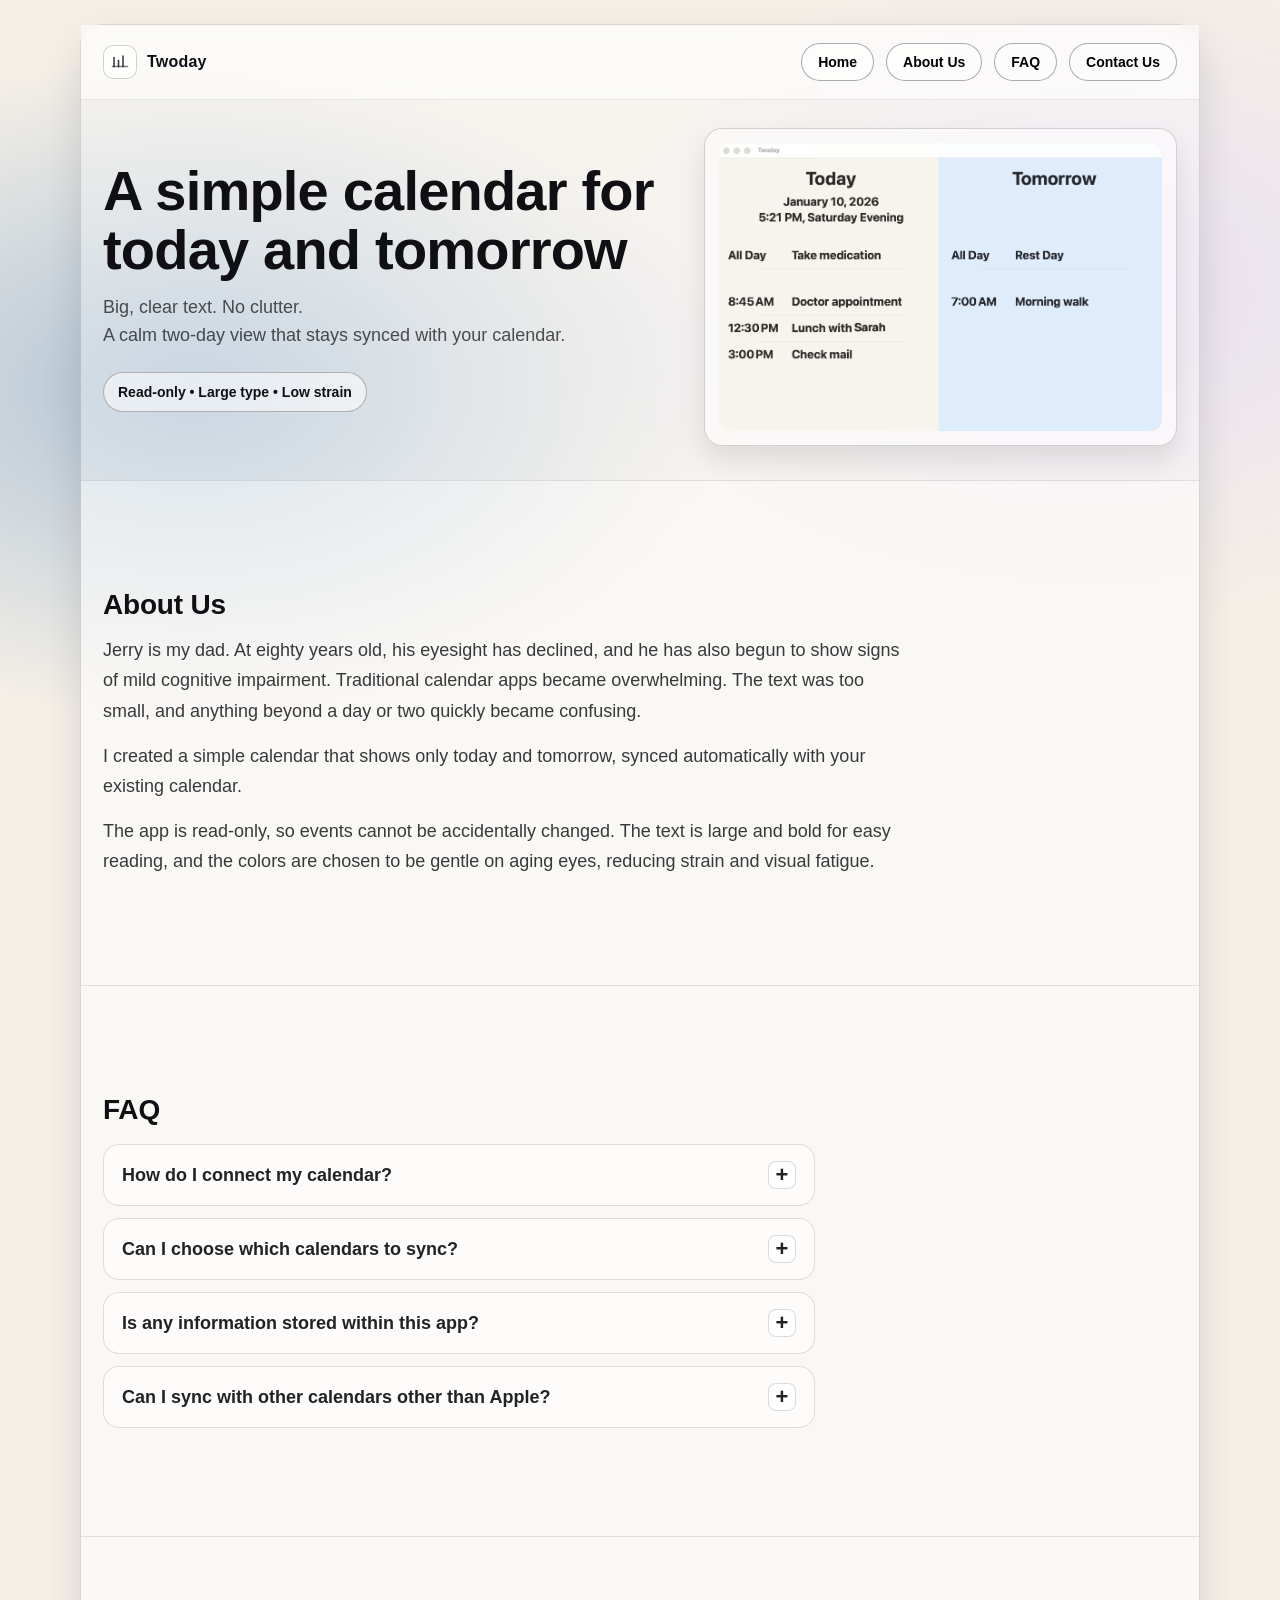
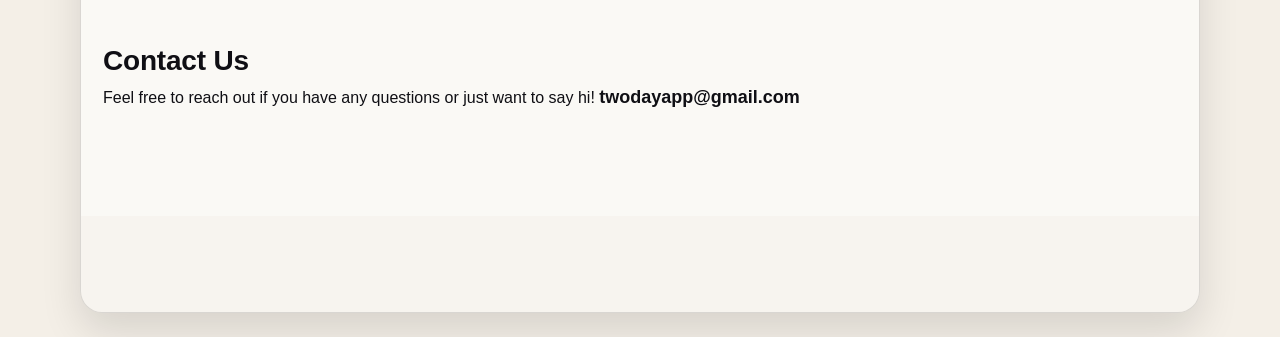
==== index.html @ c9f50306 "init commit" ====
<!DOCTYPE html>
<html lang="en">
  <head>
    <meta charset="utf-8" />
    <meta name="viewport" content="width=device-width, initial-scale=1" />
    <title>Twoday</title>
    <style>
      :root {
        --ink: #0f0f14;
        --muted-ink: rgba(15, 15, 20, 0.72);
        --card-border: rgba(15, 15, 20, 0.28);
        --card-shadow: 0 18px 40px rgba(0, 0, 0, 0.12);
        --pill-bg: rgba(255, 255, 255, 0.55);
        --pill-border: rgba(15, 15, 20, 0.35);
        --radius: 22px;
      }

      * {
        box-sizing: border-box;
      }

      html {
        scroll-behavior: smooth;
      }

      body {
        margin: 0;
        font-family: -apple-system, BlinkMacSystemFont, 'SF Pro Text',
          'SF Pro Display', 'Segoe UI', Roboto, Helvetica, Arial, sans-serif;
        color: var(--ink);
        background: radial-gradient(
            900px 550px at 15% 20%,
            rgba(47, 111, 175, 0.35),
            rgba(47, 111, 175, 0) 60%
          ),
          radial-gradient(
            900px 550px at 85% 15%,
            rgba(231, 223, 243, 0.9),
            rgba(231, 223, 243, 0) 60%
          ),
          linear-gradient(180deg, #f4efe7, #f4efe7);

        min-height: 100vh;
      }

      a {
        color: inherit;
      }

      .frame {
        width: min(1120px, calc(100% - 40px));
        margin: 24px auto;
        border-radius: var(--radius);
        border: 1px solid rgba(0, 0, 0, 0.12);
        background: rgba(255, 255, 255, 0.32);
        box-shadow: var(--card-shadow);
        overflow: visible;
      }

      header {
        position: sticky;
        top: 0;
        z-index: 50;
        display: flex;
        align-items: center;
        justify-content: space-between;
        padding: 18px 22px;
        background: rgba(255, 255, 255, 0.55);
        backdrop-filter: blur(10px);
        -webkit-backdrop-filter: blur(10px);
        border-bottom: 1px solid rgba(0, 0, 0, 0.08);
      }

      .brand {
        display: flex;
        align-items: center;
        gap: 10px;
        font-weight: 700;
        letter-spacing: 0.2px;
      }

      .logo {
        width: 34px;
        height: 34px;
        border-radius: 10px;
        background: rgba(255, 255, 255, 0.7);
        border: 1px solid rgba(0, 0, 0, 0.18);
        display: grid;
        place-items: center;
      }

      .logo svg {
        display: block;
      }

      nav {
        display: flex;
        gap: 12px;
        flex-wrap: wrap;
        justify-content: flex-end;
      }

      .pill {
        appearance: none;
        border: 1px solid var(--pill-border);
        background: var(--pill-bg);
        padding: 10px 16px;
        border-radius: 999px;
        font-size: 14px;
        font-weight: 600;
        cursor: pointer;
        transition: transform 120ms ease, background 120ms ease;
      }

      .pill:hover {
        transform: translateY(-1px);
      }

      .hero {
        padding: 28px 22px 34px;
        display: grid;
        grid-template-columns: 1.1fr 0.9fr;
        gap: 22px;
        align-items: center;
      }

      h1 {
        margin: 0;
        font-size: clamp(34px, 4.6vw, 56px);
        line-height: 1.05;
        letter-spacing: -0.8px;
      }

      .lede {
        margin: 14px 0 0;
        font-size: 18px;
        line-height: 1.55;
        color: var(--muted-ink);
        max-width: 56ch;
      }

      .cta-row {
        margin-top: 22px;
        display: flex;
        gap: 12px;
        flex-wrap: wrap;
        align-items: center;
      }

      .badge {
        display: inline-flex;
        align-items: center;
        gap: 10px;
        padding: 11px 14px;
        border-radius: 999px;
        border: 1px solid var(--card-border);
        background: rgba(255, 255, 255, 0.55);
        font-weight: 700;
        font-size: 14px;
      }

      .mock {
        position: relative;
        border-radius: 18px;
        border: 1px solid rgba(0, 0, 0, 0.16);
        background: rgba(255, 255, 255, 0.5);
        padding: 14px;
        box-shadow: 0 14px 28px rgba(0, 0, 0, 0.1);
      }

      .mock img {
        width: 100%;
        height: auto;
        display: block;
        border-radius: 12px;
      }

      .section {
        padding: 108px 22px;
        background: rgba(255, 255, 255, 0.34);
        border-top: 1px solid rgba(0, 0, 0, 0.1);
      }

      .section h2 {
        margin: 0;
        font-size: 28px;
        letter-spacing: -0.2px;
      }

      .section p {
        margin: 14px 0 0;
        font-size: 18px;
        line-height: 1.7;
        color: rgba(15, 15, 20, 0.82);
        max-width: 80ch;
      }

      #about,
      #faq,
      #contact {
        scroll-margin-top: 92px;
      }

      .footer {
        padding: 108px 22px;
        background: rgba(255, 255, 255, 0.38);
        border-top: 1px solid rgba(0, 0, 0, 0.1);
        display: grid;
        gap: 10px;
        margin-bottom: 96px;
      }

      .footer strong {
        font-size: 28px;
        letter-spacing: -0.2px;
      }

      .email {
        font-weight: 700;
        font-size: 18px;
      }

      .faq {
        margin-top: 18px;
        display: grid;
        gap: 12px;
        max-width: 80ch;
      }

      .faq-item {
        border: 1px solid rgba(0, 0, 0, 0.12);
        border-radius: 16px;
        background: rgba(255, 255, 255, 0.55);
        overflow: hidden;
      }

      .faq-item summary {
        list-style: none;
        cursor: pointer;
        padding: 16px 18px;
        display: flex;
        align-items: center;
        justify-content: space-between;
        gap: 16px;
        font-size: 18px;
        font-weight: 650;
        color: rgba(15, 15, 20, 0.92);
      }

      .faq-item summary::-webkit-details-marker {
        display: none;
      }

      .faq-item .plus {
        font-size: 22px;
        line-height: 1;
        width: 28px;
        height: 28px;
        display: grid;
        place-items: center;
        border-radius: 8px;
        border: 1px solid rgba(0, 0, 0, 0.14);
        background: rgba(255, 255, 255, 0.65);
        flex: 0 0 auto;
      }

      .faq-item[open] .plus {
        content: '×';
      }

      .faq-item[open] .plus::before {
        content: '×';
      }

      .faq-item[open] .plus {
        font-size: 24px;
      }

      .faq-item[open] summary .plus {
        color: rgba(15, 15, 20, 0.92);
      }

      .faq-item .answer {
        padding: 0 18px 18px;
        font-size: 18px;
        line-height: 1.7;
        color: rgba(15, 15, 20, 0.82);
      }

      .faq-item:not([open]) .plus::before {
        content: '+';
      }

      /* Responsive */
      @media (max-width: 920px) {
        .hero {
          grid-template-columns: 1fr;
        }
        nav {
          justify-content: flex-start;
        }
      }
    </style>
  </head>

  <body>
    <main class="frame" id="top">
      <header>
        <div class="brand" aria-label="Twoday">
          <div class="logo" aria-hidden="true">
            <svg
              width="18"
              height="18"
              viewBox="0 0 24 24"
              fill="none"
              xmlns="http://www.w3.org/2000/svg"
            >
              <path
                d="M4 18V6"
                stroke="rgba(15,15,20,0.85)"
                stroke-width="2"
                stroke-linecap="round"
              />
              <path
                d="M10 18V10"
                stroke="rgba(15,15,20,0.85)"
                stroke-width="2"
                stroke-linecap="round"
              />
              <path
                d="M16 18V4"
                stroke="rgba(15,15,20,0.85)"
                stroke-width="2"
                stroke-linecap="round"
              />
              <path
                d="M22 18H2"
                stroke="rgba(15,15,20,0.55)"
                stroke-width="2"
                stroke-linecap="round"
              />
            </svg>
          </div>
          <span>Twoday</span>
        </div>

        <nav aria-label="Primary">
          <button class="pill" type="button" data-scroll="#top">Home</button>
          <button class="pill" type="button" data-scroll="#about">
            About Us
          </button>
          <button class="pill" type="button" data-scroll="#faq">FAQ</button>
          <button class="pill" type="button" data-scroll="#contact">
            Contact Us
          </button>
        </nav>
      </header>

      <section class="hero" aria-label="Hero">
        <div>
          <h1>A simple calendar for today and tomorrow</h1>
          <p class="lede">
            Big, clear text. No clutter.<br />A calm two-day view that stays
            synced with your calendar.
          </p>
          <div class="cta-row">
            <span class="badge">Read-only • Large type • Low strain</span>
          </div>
        </div>

        <div class="mock" aria-label="App screenshot">
          <img
            src="twoday.png"
            alt="Twoday app screenshot showing today and tomorrow side by side"
          />
        </div>
      </section>

      <section class="section" id="about" aria-label="About">
        <h2>About Us</h2>
        <p>
          Jerry is my dad. At eighty years old, his eyesight has declined, and
          he has also begun to show signs of mild cognitive impairment.
          Traditional calendar apps became overwhelming. The text was too small,
          and anything beyond a day or two quickly became confusing.
        </p>
        <p>
          I created a simple calendar that shows only today and tomorrow, synced
          automatically with your existing calendar.
        </p>
        <p>
          The app is read-only, so events cannot be accidentally changed. The
          text is large and bold for easy reading, and the colors are chosen to
          be gentle on aging eyes, reducing strain and visual fatigue.
        </p>
      </section>

      <section class="section" id="faq" aria-label="FAQ">
        <h2>FAQ</h2>

        <div class="faq">
          <details class="faq-item">
            <summary>
              <span>How do I connect my calendar?</span>
              <span class="plus" aria-hidden="true"></span>
            </summary>
            <div class="answer">
              The first time you launch Twoday, it will ask for permission to
              access your calendar. Twoday is read-only, so it will never write
              anything back to your calendar. There is no risk of accidentally
              moving, editing, or deleting an event.
            </div>
          </details>

          <details class="faq-item">
            <summary>
              <span>Can I choose which calendars to sync?</span>
              <span class="plus" aria-hidden="true"></span>
            </summary>
            <div class="answer">
              Yes. In the <strong>Twoday → Settings</strong> menu, you can
              select which calendars to show. It is placed in Settings so it is
              less likely to be changed by accident.
            </div>
          </details>

          <details class="faq-item">
            <summary>
              <span>Is any information stored within this app?</span>
              <span class="plus" aria-hidden="true"></span>
            </summary>
            <div class="answer">
              No. You continue to use Apple Calendar to create and edit events.
              Twoday simply presents today and tomorrow in a cleaner,
              easier-to-read view.
            </div>
          </details>

          <details class="faq-item">
            <summary>
              <span>Can I sync with other calendars other than Apple?</span>
              <span class="plus" aria-hidden="true"></span>
            </summary>
            <div class="answer">
              Yes, indirectly. Twoday does not connect to Google Calendar or
              Outlook on its own, but Apple Calendar can subscribe to those
              calendars. Once they appear in Apple Calendar, Twoday can display
              them.
            </div>
          </details>
        </div>
      </section>

      <section class="footer" id="contact" aria-label="Contact">
        <strong>Contact Us</strong>
        <div>
          Feel free to reach out if you have any questions or just want to say
          hi!
          <span class="email">twodayapp@gmail.com</span>
        </div>
      </section>
    </main>

    <script>
      (function () {
        const buttons = document.querySelectorAll('[data-scroll]');
        buttons.forEach((btn) => {
          btn.addEventListener('click', () => {
            const target = btn.getAttribute('data-scroll');
            const el = target ? document.querySelector(target) : null;
            if (!el) return;
            el.scrollIntoView({ behavior: 'smooth', block: 'start' });
          });
        });
      })();
    </script>
  </body>
</html>
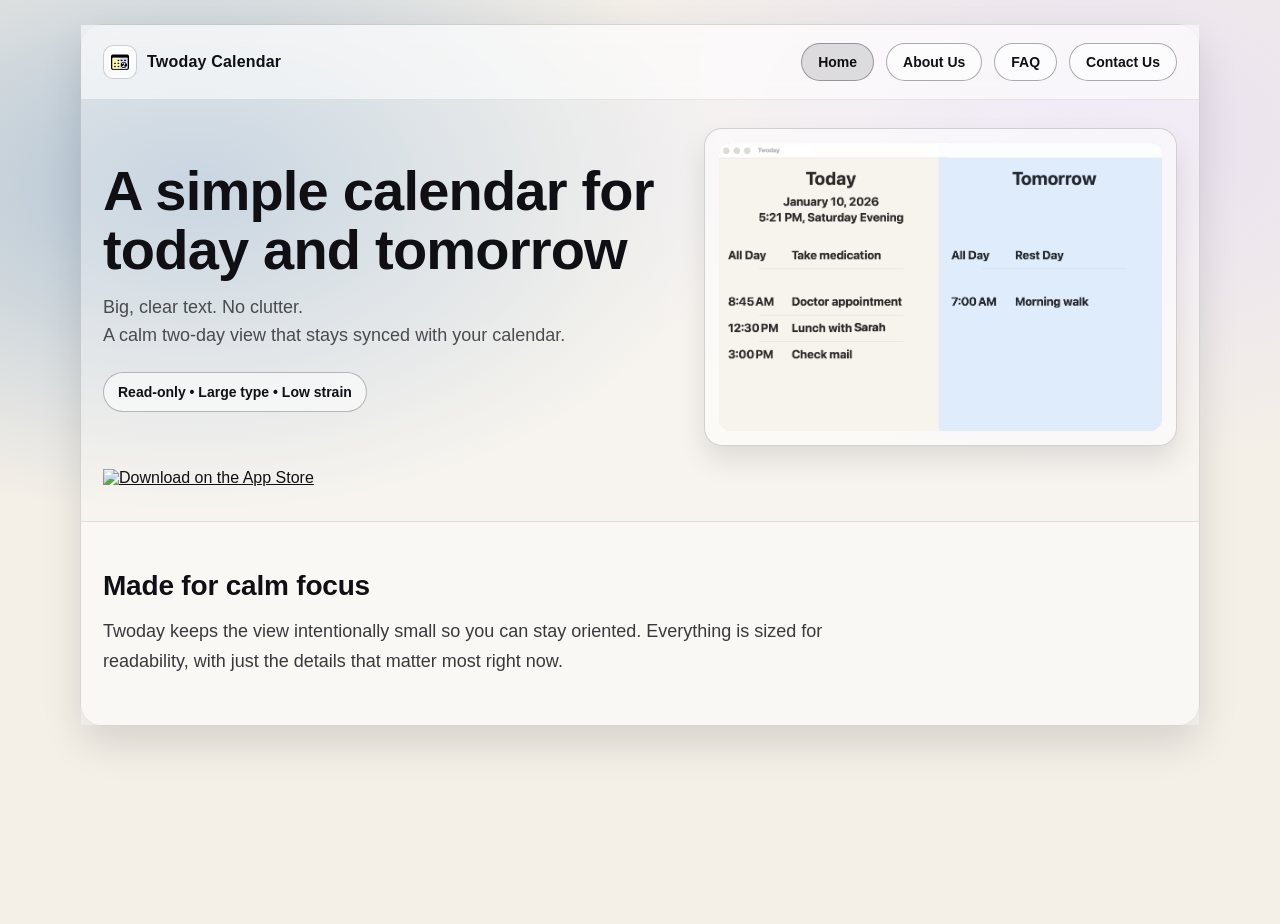
==== commit 08caa367: "updated logo.  added appstore badge" ====
--- a/index.html
+++ b/index.html
@@ -1,358 +1,27 @@
-<!DOCTYPE html>
+<!doctype html>
 <html lang="en">
   <head>
     <meta charset="utf-8" />
     <meta name="viewport" content="width=device-width, initial-scale=1" />
-    <title>Twoday</title>
-    <style>
-      :root {
-        --ink: #0f0f14;
-        --muted-ink: rgba(15, 15, 20, 0.72);
-        --card-border: rgba(15, 15, 20, 0.28);
-        --card-shadow: 0 18px 40px rgba(0, 0, 0, 0.12);
-        --pill-bg: rgba(255, 255, 255, 0.55);
-        --pill-border: rgba(15, 15, 20, 0.35);
-        --radius: 22px;
-      }
-
-      * {
-        box-sizing: border-box;
-      }
-
-      html {
-        scroll-behavior: smooth;
-      }
-
-      body {
-        margin: 0;
-        font-family: -apple-system, BlinkMacSystemFont, 'SF Pro Text',
-          'SF Pro Display', 'Segoe UI', Roboto, Helvetica, Arial, sans-serif;
-        color: var(--ink);
-        background: radial-gradient(
-            900px 550px at 15% 20%,
-            rgba(47, 111, 175, 0.35),
-            rgba(47, 111, 175, 0) 60%
-          ),
-          radial-gradient(
-            900px 550px at 85% 15%,
-            rgba(231, 223, 243, 0.9),
-            rgba(231, 223, 243, 0) 60%
-          ),
-          linear-gradient(180deg, #f4efe7, #f4efe7);
-
-        min-height: 100vh;
-      }
-
-      a {
-        color: inherit;
-      }
-
-      .frame {
-        width: min(1120px, calc(100% - 40px));
-        margin: 24px auto;
-        border-radius: var(--radius);
-        border: 1px solid rgba(0, 0, 0, 0.12);
-        background: rgba(255, 255, 255, 0.32);
-        box-shadow: var(--card-shadow);
-        overflow: visible;
-      }
-
-      header {
-        position: sticky;
-        top: 0;
-        z-index: 50;
-        display: flex;
-        align-items: center;
-        justify-content: space-between;
-        padding: 18px 22px;
-        background: rgba(255, 255, 255, 0.55);
-        backdrop-filter: blur(10px);
-        -webkit-backdrop-filter: blur(10px);
-        border-bottom: 1px solid rgba(0, 0, 0, 0.08);
-      }
-
-      .brand {
-        display: flex;
-        align-items: center;
-        gap: 10px;
-        font-weight: 700;
-        letter-spacing: 0.2px;
-      }
-
-      .logo {
-        width: 34px;
-        height: 34px;
-        border-radius: 10px;
-        background: rgba(255, 255, 255, 0.7);
-        border: 1px solid rgba(0, 0, 0, 0.18);
-        display: grid;
-        place-items: center;
-      }
-
-      .logo svg {
-        display: block;
-      }
-
-      nav {
-        display: flex;
-        gap: 12px;
-        flex-wrap: wrap;
-        justify-content: flex-end;
-      }
-
-      .pill {
-        appearance: none;
-        border: 1px solid var(--pill-border);
-        background: var(--pill-bg);
-        padding: 10px 16px;
-        border-radius: 999px;
-        font-size: 14px;
-        font-weight: 600;
-        cursor: pointer;
-        transition: transform 120ms ease, background 120ms ease;
-      }
-
-      .pill:hover {
-        transform: translateY(-1px);
-      }
-
-      .hero {
-        padding: 28px 22px 34px;
-        display: grid;
-        grid-template-columns: 1.1fr 0.9fr;
-        gap: 22px;
-        align-items: center;
-      }
-
-      h1 {
-        margin: 0;
-        font-size: clamp(34px, 4.6vw, 56px);
-        line-height: 1.05;
-        letter-spacing: -0.8px;
-      }
-
-      .lede {
-        margin: 14px 0 0;
-        font-size: 18px;
-        line-height: 1.55;
-        color: var(--muted-ink);
-        max-width: 56ch;
-      }
-
-      .cta-row {
-        margin-top: 22px;
-        display: flex;
-        gap: 12px;
-        flex-wrap: wrap;
-        align-items: center;
-      }
-
-      .badge {
-        display: inline-flex;
-        align-items: center;
-        gap: 10px;
-        padding: 11px 14px;
-        border-radius: 999px;
-        border: 1px solid var(--card-border);
-        background: rgba(255, 255, 255, 0.55);
-        font-weight: 700;
-        font-size: 14px;
-      }
-
-      .mock {
-        position: relative;
-        border-radius: 18px;
-        border: 1px solid rgba(0, 0, 0, 0.16);
-        background: rgba(255, 255, 255, 0.5);
-        padding: 14px;
-        box-shadow: 0 14px 28px rgba(0, 0, 0, 0.1);
-      }
-
-      .mock img {
-        width: 100%;
-        height: auto;
-        display: block;
-        border-radius: 12px;
-      }
-
-      .section {
-        padding: 108px 22px;
-        background: rgba(255, 255, 255, 0.34);
-        border-top: 1px solid rgba(0, 0, 0, 0.1);
-      }
-
-      .section h2 {
-        margin: 0;
-        font-size: 28px;
-        letter-spacing: -0.2px;
-      }
-
-      .section p {
-        margin: 14px 0 0;
-        font-size: 18px;
-        line-height: 1.7;
-        color: rgba(15, 15, 20, 0.82);
-        max-width: 80ch;
-      }
-
-      #about,
-      #faq,
-      #contact {
-        scroll-margin-top: 92px;
-      }
-
-      .footer {
-        padding: 108px 22px;
-        background: rgba(255, 255, 255, 0.38);
-        border-top: 1px solid rgba(0, 0, 0, 0.1);
-        display: grid;
-        gap: 10px;
-        margin-bottom: 96px;
-      }
-
-      .footer strong {
-        font-size: 28px;
-        letter-spacing: -0.2px;
-      }
-
-      .email {
-        font-weight: 700;
-        font-size: 18px;
-      }
-
-      .faq {
-        margin-top: 18px;
-        display: grid;
-        gap: 12px;
-        max-width: 80ch;
-      }
-
-      .faq-item {
-        border: 1px solid rgba(0, 0, 0, 0.12);
-        border-radius: 16px;
-        background: rgba(255, 255, 255, 0.55);
-        overflow: hidden;
-      }
-
-      .faq-item summary {
-        list-style: none;
-        cursor: pointer;
-        padding: 16px 18px;
-        display: flex;
-        align-items: center;
-        justify-content: space-between;
-        gap: 16px;
-        font-size: 18px;
-        font-weight: 650;
-        color: rgba(15, 15, 20, 0.92);
-      }
-
-      .faq-item summary::-webkit-details-marker {
-        display: none;
-      }
-
-      .faq-item .plus {
-        font-size: 22px;
-        line-height: 1;
-        width: 28px;
-        height: 28px;
-        display: grid;
-        place-items: center;
-        border-radius: 8px;
-        border: 1px solid rgba(0, 0, 0, 0.14);
-        background: rgba(255, 255, 255, 0.65);
-        flex: 0 0 auto;
-      }
-
-      .faq-item[open] .plus {
-        content: '×';
-      }
-
-      .faq-item[open] .plus::before {
-        content: '×';
-      }
-
-      .faq-item[open] .plus {
-        font-size: 24px;
-      }
-
-      .faq-item[open] summary .plus {
-        color: rgba(15, 15, 20, 0.92);
-      }
-
-      .faq-item .answer {
-        padding: 0 18px 18px;
-        font-size: 18px;
-        line-height: 1.7;
-        color: rgba(15, 15, 20, 0.82);
-      }
-
-      .faq-item:not([open]) .plus::before {
-        content: '+';
-      }
-
-      /* Responsive */
-      @media (max-width: 920px) {
-        .hero {
-          grid-template-columns: 1fr;
-        }
-        nav {
-          justify-content: flex-start;
-        }
-      }
-    </style>
+    <title>Twoday Calendar</title>
+    <link rel="stylesheet" href="styles.css" />
   </head>
 
   <body>
-    <main class="frame" id="top">
+    <main class="frame">
       <header>
         <div class="brand" aria-label="Twoday">
           <div class="logo" aria-hidden="true">
-            <svg
-              width="18"
-              height="18"
-              viewBox="0 0 24 24"
-              fill="none"
-              xmlns="http://www.w3.org/2000/svg"
-            >
-              <path
-                d="M4 18V6"
-                stroke="rgba(15,15,20,0.85)"
-                stroke-width="2"
-                stroke-linecap="round"
-              />
-              <path
-                d="M10 18V10"
-                stroke="rgba(15,15,20,0.85)"
-                stroke-width="2"
-                stroke-linecap="round"
-              />
-              <path
-                d="M16 18V4"
-                stroke="rgba(15,15,20,0.85)"
-                stroke-width="2"
-                stroke-linecap="round"
-              />
-              <path
-                d="M22 18H2"
-                stroke="rgba(15,15,20,0.55)"
-                stroke-width="2"
-                stroke-linecap="round"
-              />
-            </svg>
+            <img src="logo32.png" alt="" width="18" height="18" />
           </div>
-          <span>Twoday</span>
+          <span>Twoday Calendar</span>
         </div>
 
         <nav aria-label="Primary">
-          <button class="pill" type="button" data-scroll="#top">Home</button>
-          <button class="pill" type="button" data-scroll="#about">
-            About Us
-          </button>
-          <button class="pill" type="button" data-scroll="#faq">FAQ</button>
-          <button class="pill" type="button" data-scroll="#contact">
-            Contact Us
-          </button>
+          <a class="pill is-active" href="index.html">Home</a>
+          <a class="pill" href="about.html">About Us</a>
+          <a class="pill" href="faq.html">FAQ</a>
+          <a class="pill" href="contact.html">Contact Us</a>
         </nav>
       </header>
 
@@ -374,105 +43,34 @@
             alt="Twoday app screenshot showing today and tomorrow side by side"
           />
         </div>
+
+        <a
+          href="https://apps.apple.com/us/app/twoday-calendar/id6760854827?mt=12&itscg=30200&itsct=apps_box_badge&mttnsubad=6760854827"
+          style="display: inline-block"
+        >
+          <img
+            src="https://toolbox.marketingtools.apple.com/api/v2/badges/download-on-the-app-store/black/en-us?releaseDate=1774396800"
+            alt="Download on the App Store"
+            style="
+              /* width: 246px;
+              height: 82px; */
+              width: 184px;
+              height: 61px;
+              vertical-align: middle;
+              object-fit: contain;
+            "
+          />
+        </a>
       </section>
 
-      <section class="section" id="about" aria-label="About">
-        <h2>About Us</h2>
+      <section class="section" aria-label="Made for calm focus">
+        <h2>Made for calm focus</h2>
         <p>
-          Jerry is my dad. At eighty years old, his eyesight has declined, and
-          he has also begun to show signs of mild cognitive impairment.
-          Traditional calendar apps became overwhelming. The text was too small,
-          and anything beyond a day or two quickly became confusing.
-        </p>
-        <p>
-          I created a simple calendar that shows only today and tomorrow, synced
-          automatically with your existing calendar.
-        </p>
-        <p>
-          The app is read-only, so events cannot be accidentally changed. The
-          text is large and bold for easy reading, and the colors are chosen to
-          be gentle on aging eyes, reducing strain and visual fatigue.
+          Twoday keeps the view intentionally small so you can stay oriented.
+          Everything is sized for readability, with just the details that matter
+          most right now.
         </p>
       </section>
-
-      <section class="section" id="faq" aria-label="FAQ">
-        <h2>FAQ</h2>
-
-        <div class="faq">
-          <details class="faq-item">
-            <summary>
-              <span>How do I connect my calendar?</span>
-              <span class="plus" aria-hidden="true"></span>
-            </summary>
-            <div class="answer">
-              The first time you launch Twoday, it will ask for permission to
-              access your calendar. Twoday is read-only, so it will never write
-              anything back to your calendar. There is no risk of accidentally
-              moving, editing, or deleting an event.
-            </div>
-          </details>
-
-          <details class="faq-item">
-            <summary>
-              <span>Can I choose which calendars to sync?</span>
-              <span class="plus" aria-hidden="true"></span>
-            </summary>
-            <div class="answer">
-              Yes. In the <strong>Twoday → Settings</strong> menu, you can
-              select which calendars to show. It is placed in Settings so it is
-              less likely to be changed by accident.
-            </div>
-          </details>
-
-          <details class="faq-item">
-            <summary>
-              <span>Is any information stored within this app?</span>
-              <span class="plus" aria-hidden="true"></span>
-            </summary>
-            <div class="answer">
-              No. You continue to use Apple Calendar to create and edit events.
-              Twoday simply presents today and tomorrow in a cleaner,
-              easier-to-read view.
-            </div>
-          </details>
-
-          <details class="faq-item">
-            <summary>
-              <span>Can I sync with other calendars other than Apple?</span>
-              <span class="plus" aria-hidden="true"></span>
-            </summary>
-            <div class="answer">
-              Yes, indirectly. Twoday does not connect to Google Calendar or
-              Outlook on its own, but Apple Calendar can subscribe to those
-              calendars. Once they appear in Apple Calendar, Twoday can display
-              them.
-            </div>
-          </details>
-        </div>
-      </section>
-
-      <section class="footer" id="contact" aria-label="Contact">
-        <strong>Contact Us</strong>
-        <div>
-          Feel free to reach out if you have any questions or just want to say
-          hi!
-          <span class="email">twodayapp@gmail.com</span>
-        </div>
-      </section>
     </main>
-
-    <script>
-      (function () {
-        const buttons = document.querySelectorAll('[data-scroll]');
-        buttons.forEach((btn) => {
-          btn.addEventListener('click', () => {
-            const target = btn.getAttribute('data-scroll');
-            const el = target ? document.querySelector(target) : null;
-            if (!el) return;
-            el.scrollIntoView({ behavior: 'smooth', block: 'start' });
-          });
-        });
-      })();
-    </script>
   </body>
 </html>
--- a/styles.css
+++ b/styles.css
@@ -0,0 +1,302 @@
+:root {
+  --ink: #0f0f14;
+  --muted-ink: rgba(15, 15, 20, 0.72);
+  --card-border: rgba(15, 15, 20, 0.28);
+  --card-shadow: 0 18px 40px rgba(0, 0, 0, 0.12);
+  --pill-bg: rgba(255, 255, 255, 0.55);
+  --pill-border: rgba(15, 15, 20, 0.35);
+  --pill-active: rgba(15, 15, 20, 0.12);
+  --radius: 22px;
+}
+
+* {
+  box-sizing: border-box;
+}
+
+html {
+  scroll-behavior: smooth;
+}
+
+body {
+  margin: 0;
+  font-family: -apple-system, BlinkMacSystemFont, 'SF Pro Text',
+    'SF Pro Display', 'Segoe UI', Roboto, Helvetica, Arial, sans-serif;
+  color: var(--ink);
+  background: radial-gradient(
+      900px 550px at 15% 20%,
+      rgba(47, 111, 175, 0.35),
+      rgba(47, 111, 175, 0) 60%
+    ),
+    radial-gradient(
+      900px 550px at 85% 15%,
+      rgba(231, 223, 243, 0.9),
+      rgba(231, 223, 243, 0) 60%
+    ),
+    linear-gradient(180deg, #f4efe7, #f4efe7);
+  min-height: 100vh;
+}
+
+a {
+  color: inherit;
+}
+
+.frame {
+  width: min(1120px, calc(100% - 40px));
+  margin: 24px auto 96px;
+  border-radius: var(--radius);
+  border: 1px solid rgba(0, 0, 0, 0.12);
+  background: rgba(255, 255, 255, 0.32);
+  box-shadow: var(--card-shadow);
+  overflow: visible;
+}
+
+header {
+  position: sticky;
+  top: 0;
+  z-index: 50;
+  display: flex;
+  align-items: center;
+  justify-content: space-between;
+  padding: 18px 22px;
+  background: rgba(255, 255, 255, 0.55);
+  backdrop-filter: blur(10px);
+  -webkit-backdrop-filter: blur(10px);
+  border-bottom: 1px solid rgba(0, 0, 0, 0.08);
+}
+
+.brand {
+  display: flex;
+  align-items: center;
+  gap: 10px;
+  font-weight: 700;
+  letter-spacing: 0.2px;
+}
+
+.logo {
+  width: 34px;
+  height: 34px;
+  border-radius: 10px;
+  background: rgba(255, 255, 255, 0.7);
+  border: 1px solid rgba(0, 0, 0, 0.18);
+  display: grid;
+  place-items: center;
+}
+
+.logo svg, .logo img {
+  display: block;
+}
+
+.logo img {
+  width: 18px;
+  height: 18px;
+}
+
+nav {
+  display: flex;
+  gap: 12px;
+  flex-wrap: wrap;
+  justify-content: flex-end;
+}
+
+.pill {
+  appearance: none;
+  border: 1px solid var(--pill-border);
+  background: var(--pill-bg);
+  padding: 10px 16px;
+  border-radius: 999px;
+  font-size: 14px;
+  font-weight: 600;
+  cursor: pointer;
+  transition: transform 120ms ease, background 120ms ease;
+  text-decoration: none;
+  display: inline-flex;
+  align-items: center;
+  gap: 6px;
+}
+
+.pill:hover {
+  transform: translateY(-1px);
+}
+
+.pill.is-active {
+  background: var(--pill-active);
+}
+
+.hero {
+  padding: 28px 22px 34px;
+  display: grid;
+  grid-template-columns: 1.1fr 0.9fr;
+  gap: 22px;
+  align-items: center;
+}
+
+h1 {
+  margin: 0;
+  font-size: clamp(34px, 4.6vw, 56px);
+  line-height: 1.05;
+  letter-spacing: -0.8px;
+}
+
+.lede {
+  margin: 14px 0 0;
+  font-size: 18px;
+  line-height: 1.55;
+  color: var(--muted-ink);
+  max-width: 56ch;
+}
+
+.cta-row {
+  margin-top: 22px;
+  display: flex;
+  gap: 12px;
+  flex-wrap: wrap;
+  align-items: center;
+}
+
+.badge {
+  display: inline-flex;
+  align-items: center;
+  gap: 10px;
+  padding: 11px 14px;
+  border-radius: 999px;
+  border: 1px solid var(--card-border);
+  background: rgba(255, 255, 255, 0.55);
+  font-weight: 700;
+  font-size: 14px;
+}
+
+.mock {
+  position: relative;
+  border-radius: 18px;
+  border: 1px solid rgba(0, 0, 0, 0.16);
+  background: rgba(255, 255, 255, 0.5);
+  padding: 14px;
+  box-shadow: 0 14px 28px rgba(0, 0, 0, 0.1);
+}
+
+.mock img {
+  width: 100%;
+  height: auto;
+  display: block;
+  border-radius: 12px;
+}
+
+.section {
+  padding: 48px 22px;
+  background: rgba(255, 255, 255, 0.34);
+  border-top: 1px solid rgba(0, 0, 0, 0.1);
+}
+
+.section h2 {
+  margin: 0;
+  font-size: 28px;
+  letter-spacing: -0.2px;
+}
+
+.section p {
+  margin: 14px 0 0;
+  font-size: 18px;
+  line-height: 1.7;
+  color: rgba(15, 15, 20, 0.82);
+  max-width: 80ch;
+}
+
+.footer {
+  padding: 96px 22px;
+  background: rgba(255, 255, 255, 0.38);
+  border-top: 1px solid rgba(0, 0, 0, 0.1);
+  display: grid;
+  gap: 10px;
+}
+
+.footer strong {
+  font-size: 28px;
+  letter-spacing: -0.2px;
+}
+
+.email {
+  font-weight: 700;
+  font-size: 18px;
+}
+
+.faq {
+  margin-top: 18px;
+  display: grid;
+  gap: 12px;
+  max-width: 80ch;
+}
+
+.faq-item {
+  border: 1px solid rgba(0, 0, 0, 0.12);
+  border-radius: 16px;
+  background: rgba(255, 255, 255, 0.55);
+  overflow: hidden;
+}
+
+.faq-item summary {
+  list-style: none;
+  cursor: pointer;
+  padding: 16px 18px;
+  display: flex;
+  align-items: center;
+  justify-content: space-between;
+  gap: 16px;
+  font-size: 18px;
+  font-weight: 650;
+  color: rgba(15, 15, 20, 0.92);
+}
+
+.faq-item summary::-webkit-details-marker {
+  display: none;
+}
+
+.faq-item .plus {
+  font-size: 22px;
+  line-height: 1;
+  width: 28px;
+  height: 28px;
+  display: grid;
+  place-items: center;
+  border-radius: 8px;
+  border: 1px solid rgba(0, 0, 0, 0.14);
+  background: rgba(255, 255, 255, 0.65);
+  flex: 0 0 auto;
+}
+
+.faq-item[open] .plus::before {
+  content: '×';
+}
+
+.faq-item:not([open]) .plus::before {
+  content: '+';
+}
+
+.faq-item .answer {
+  padding: 0 18px 18px;
+  font-size: 18px;
+  line-height: 1.7;
+  color: rgba(15, 15, 20, 0.82);
+}
+
+.faq-image {
+  display: block;
+  width: min(100%, 360px);
+  margin: 18px 0;
+  border-radius: 14px;
+  border: 1px solid rgba(0, 0, 0, 0.12);
+  box-shadow: 0 10px 24px rgba(0, 0, 0, 0.08);
+}
+
+.faq-image--narrow {
+  width: min(100%, 180px);
+}
+
+@media (max-width: 920px) {
+  .hero {
+    grid-template-columns: 1fr;
+  }
+
+  nav {
+    justify-content: flex-start;
+  }
+}
